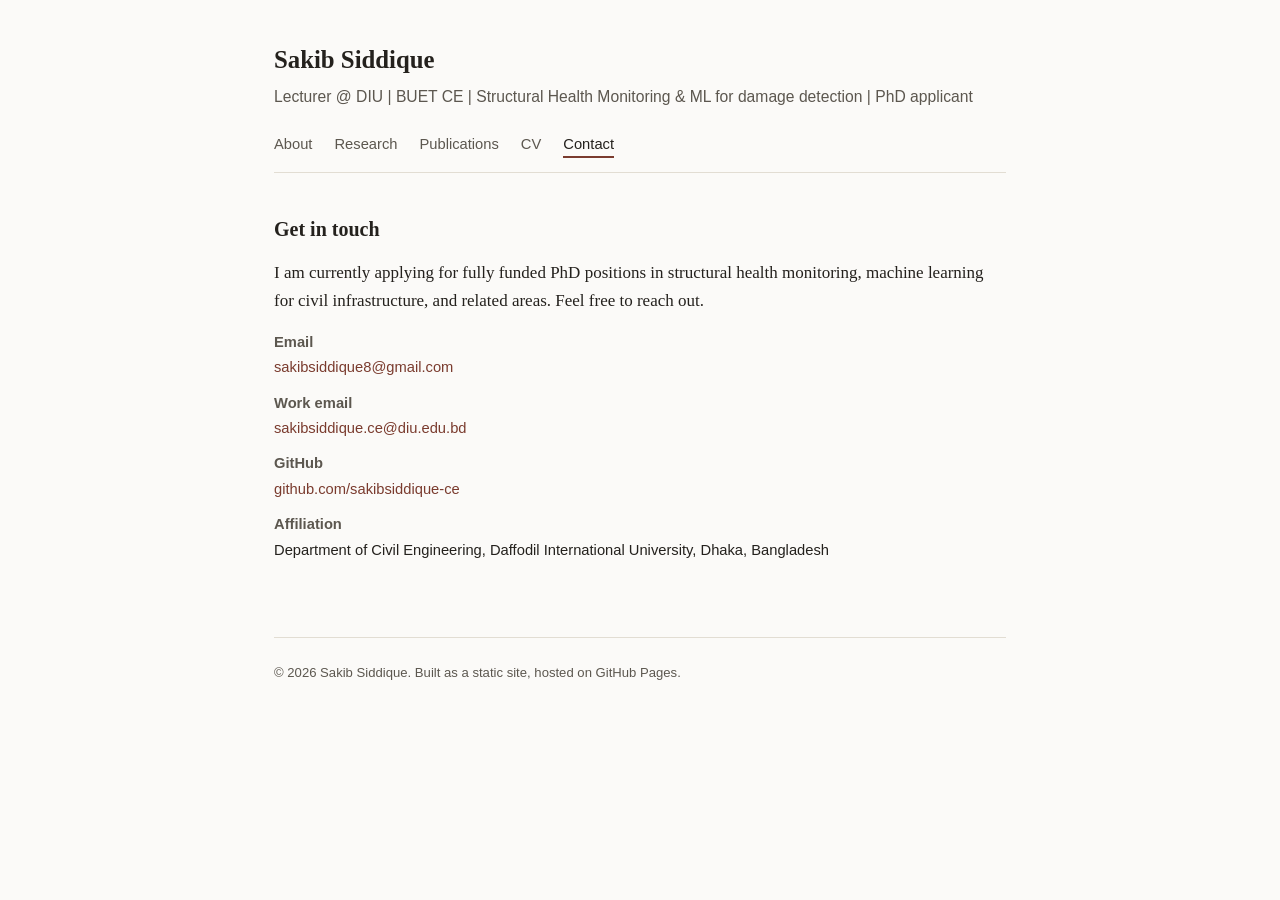
==== contact.html @ 86d8af5a "Initial academic personal site Multi-page static site: About, Research, Publications, CV, Contact. C" ====
<!DOCTYPE html>
<html lang="en">
<head>
<meta charset="UTF-8">
<meta name="viewport" content="width=device-width, initial-scale=1.0">
<title>Contact — Sakib Siddique</title>
<link rel="stylesheet" href="assets/css/style.css">
</head>
<body>
<div class="wrap">
  <header class="site-header">
    <div class="identity">
      <img class="avatar" src="assets/img/photo.jpg" alt="Sakib Siddique" onerror="this.style.display='none'">
      <div>
        <h1>Sakib Siddique</h1>
        <p class="role">Lecturer @ DIU | BUET CE | Structural Health Monitoring &amp; ML for damage detection | PhD applicant</p>
      </div>
    </div>
    <nav class="site-nav">
      <ul>
        <li><a href="index.html">About</a></li>
        <li><a href="research.html">Research</a></li>
        <li><a href="publications.html">Publications</a></li>
        <li><a href="cv.html">CV</a></li>
        <li><a href="contact.html" aria-current="page">Contact</a></li>
      </ul>
    </nav>
  </header>

  <main>
    <h2>Get in touch</h2>
    <p>
      I am currently applying for fully funded PhD positions in structural health monitoring,
      machine learning for civil infrastructure, and related areas. Feel free to reach out.
    </p>

    <dl class="skill-grid">
      <dt>Email</dt>
      <dd><a href="mailto:sakibsiddique8@gmail.com">sakibsiddique8@gmail.com</a></dd>
      <dt>Work email</dt>
      <dd><a href="mailto:sakibsiddique.ce@diu.edu.bd">sakibsiddique.ce@diu.edu.bd</a></dd>
      <dt>GitHub</dt>
      <dd><a href="https://github.com/sakibsiddique-ce">github.com/sakibsiddique-ce</a></dd>
      <dt>Affiliation</dt>
      <dd>Department of Civil Engineering, Daffodil International University, Dhaka, Bangladesh</dd>
    </dl>
  </main>

  <footer>
    &copy; 2026 Sakib Siddique. Built as a static site, hosted on GitHub Pages.
  </footer>
</div>
</body>
</html>
---- assets/css/style.css ----
:root {
  --bg: #fbfaf8;
  --bg-alt: #f2efe9;
  --text: #24211d;
  --text-muted: #5c574f;
  --accent: #7a3b2e;
  --border: #e2ddd3;
  --max-width: 780px;
}

* { box-sizing: border-box; }

body {
  margin: 0;
  background: var(--bg);
  color: var(--text);
  font-family: "Iowan Old Style", "Georgia", "Charter", serif;
  line-height: 1.6;
  font-size: 17px;
}

a { color: var(--accent); text-decoration: none; border-bottom: 1px solid transparent; }
a:hover { border-bottom-color: var(--accent); }

.wrap {
  max-width: var(--max-width);
  margin: 0 auto;
  padding: 0 24px;
}

header.site-header {
  border-bottom: 1px solid var(--border);
  padding: 40px 0 0 0;
  margin-bottom: 40px;
}

.identity {
  display: flex;
  gap: 20px;
  align-items: center;
  padding-bottom: 24px;
}

.identity img.avatar {
  width: 92px;
  height: 92px;
  border-radius: 50%;
  object-fit: cover;
  border: 1px solid var(--border);
  flex-shrink: 0;
}

.identity h1 {
  font-size: 1.55rem;
  margin: 0 0 4px 0;
  font-weight: 600;
}

.identity p.role {
  margin: 0;
  color: var(--text-muted);
  font-size: 0.98rem;
  font-family: -apple-system, "Segoe UI", sans-serif;
}

nav.site-nav {
  font-family: -apple-system, "Segoe UI", sans-serif;
  font-size: 0.92rem;
  padding-bottom: 0;
}

nav.site-nav ul {
  list-style: none;
  display: flex;
  flex-wrap: wrap;
  gap: 4px 22px;
  margin: 0;
  padding: 0 0 16px 0;
}

nav.site-nav a {
  color: var(--text-muted);
  border-bottom: 2px solid transparent;
  padding-bottom: 4px;
}

nav.site-nav a:hover,
nav.site-nav a[aria-current="page"] {
  color: var(--text);
  border-bottom-color: var(--accent);
}

main { padding-bottom: 60px; }

h2 {
  font-size: 1.25rem;
  margin-top: 2.2em;
  margin-bottom: 0.7em;
}

h2:first-of-type { margin-top: 0; }

h3 {
  font-size: 1.02rem;
  margin-bottom: 0.3em;
}

p { margin: 0 0 1em 0; }

.muted { color: var(--text-muted); }

.tag-row {
  font-family: -apple-system, "Segoe UI", sans-serif;
  font-size: 0.88rem;
  color: var(--text-muted);
  margin-bottom: 1.4em;
}

.tag-row span:not(:last-child)::after {
  content: "·";
  margin: 0 8px;
  color: var(--border);
}

.entry {
  border-top: 1px solid var(--border);
  padding: 22px 0;
}

.entry:first-of-type { border-top: none; padding-top: 0; }

.entry .meta {
  font-family: -apple-system, "Segoe UI", sans-serif;
  font-size: 0.85rem;
  color: var(--text-muted);
  margin-bottom: 6px;
}

.entry .links {
  font-family: -apple-system, "Segoe UI", sans-serif;
  font-size: 0.88rem;
  margin-top: 8px;
}

.entry .links a { margin-right: 16px; }

.btn {
  display: inline-block;
  font-family: -apple-system, "Segoe UI", sans-serif;
  font-size: 0.88rem;
  border: 1px solid var(--accent);
  color: var(--accent);
  padding: 7px 14px;
  border-radius: 4px;
  border-bottom: 1px solid var(--accent);
}

.btn:hover { background: var(--accent); color: var(--bg); }

.skill-grid {
  font-family: -apple-system, "Segoe UI", sans-serif;
  font-size: 0.92rem;
}

.skill-grid dt {
  color: var(--text-muted);
  font-weight: 600;
  margin-top: 0.8em;
}

.skill-grid dd { margin: 2px 0 0 0; }

footer {
  border-top: 1px solid var(--border);
  padding: 24px 0 50px 0;
  font-family: -apple-system, "Segoe UI", sans-serif;
  font-size: 0.82rem;
  color: var(--text-muted);
}

@media (max-width: 480px) {
  .identity { flex-direction: column; align-items: flex-start; }
  body { font-size: 16px; }
}
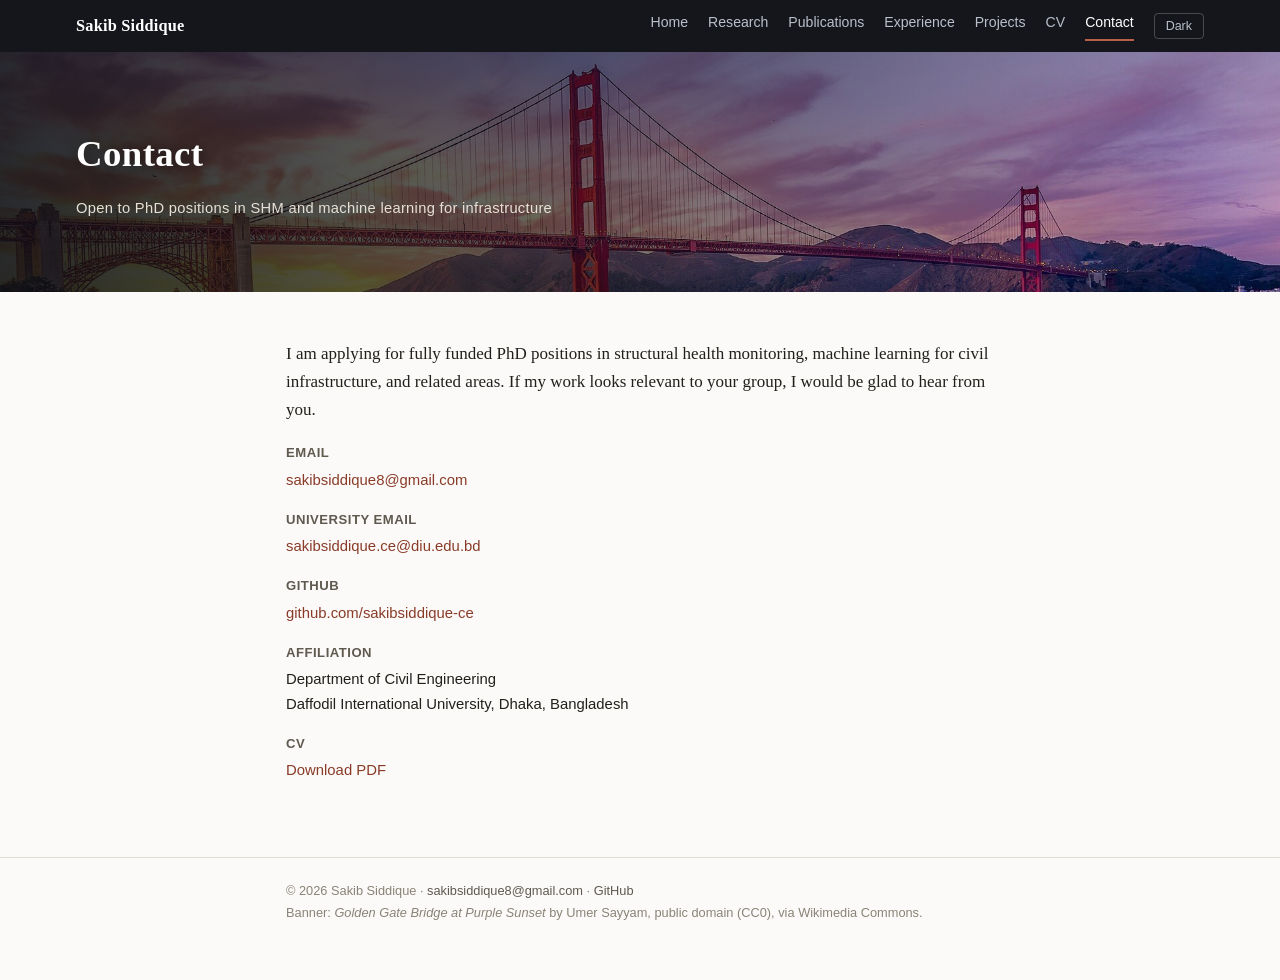
==== commit 3050abb4: "Redesign: photo banner, 7 pages, dark mode Restyle after al-folio while staying plain static HTML/CS" ====
--- a/contact.html
+++ b/contact.html
@@ -4,51 +4,70 @@
 <meta charset="UTF-8">
 <meta name="viewport" content="width=device-width, initial-scale=1.0">
 <title>Contact — Sakib Siddique</title>
+<meta name="description" content="Contact details for Sakib Siddique, Lecturer in Civil Engineering, Daffodil International University.">
 <link rel="stylesheet" href="assets/css/style.css">
+<script>try{var t=localStorage.getItem('theme');if(t)document.documentElement.setAttribute('data-theme',t);}catch(e){}</script>
 </head>
 <body>
+
+<nav class="nav">
+  <div class="nav-inner">
+    <a class="nav-brand" href="index.html">Sakib Siddique</a>
+    <ul>
+      <li><a href="index.html">Home</a></li>
+      <li><a href="research.html">Research</a></li>
+      <li><a href="publications.html">Publications</a></li>
+      <li><a href="experience.html">Experience</a></li>
+      <li><a href="projects.html">Projects</a></li>
+      <li><a href="cv.html">CV</a></li>
+      <li><a href="contact.html" aria-current="page">Contact</a></li>
+    </ul>
+    <button class="theme-toggle" type="button" onclick="toggleTheme()">Dark</button>
+  </div>
+</nav>
+
+<header class="banner">
+  <img src="assets/img/banner.jpg" alt="">
+  <div class="banner-text">
+    <h1>Contact</h1>
+    <p>Open to PhD positions in SHM and machine learning for infrastructure</p>
+  </div>
+</header>
+
 <div class="wrap">
-  <header class="site-header">
-    <div class="identity">
-      <img class="avatar" src="assets/img/photo.jpg" alt="Sakib Siddique" onerror="this.style.display='none'">
-      <div>
-        <h1>Sakib Siddique</h1>
-        <p class="role">Lecturer @ DIU | BUET CE | Structural Health Monitoring &amp; ML for damage detection | PhD applicant</p>
-      </div>
-    </div>
-    <nav class="site-nav">
-      <ul>
-        <li><a href="index.html">About</a></li>
-        <li><a href="research.html">Research</a></li>
-        <li><a href="publications.html">Publications</a></li>
-        <li><a href="cv.html">CV</a></li>
-        <li><a href="contact.html" aria-current="page">Contact</a></li>
-      </ul>
-    </nav>
-  </header>
+  <main>
 
-  <main>
-    <h2>Get in touch</h2>
     <p>
-      I am currently applying for fully funded PhD positions in structural health monitoring,
-      machine learning for civil infrastructure, and related areas. Feel free to reach out.
+      I am applying for fully funded PhD positions in structural health monitoring, machine
+      learning for civil infrastructure, and related areas. If my work looks relevant to your
+      group, I would be glad to hear from you.
     </p>
 
-    <dl class="skill-grid">
+    <dl class="deflist">
       <dt>Email</dt>
       <dd><a href="mailto:sakibsiddique8@gmail.com">sakibsiddique8@gmail.com</a></dd>
-      <dt>Work email</dt>
+      <dt>University email</dt>
       <dd><a href="mailto:sakibsiddique.ce@diu.edu.bd">sakibsiddique.ce@diu.edu.bd</a></dd>
       <dt>GitHub</dt>
       <dd><a href="https://github.com/sakibsiddique-ce">github.com/sakibsiddique-ce</a></dd>
       <dt>Affiliation</dt>
-      <dd>Department of Civil Engineering, Daffodil International University, Dhaka, Bangladesh</dd>
+      <dd>Department of Civil Engineering<br>Daffodil International University, Dhaka, Bangladesh</dd>
+      <dt>CV</dt>
+      <dd><a href="assets/files/sakib_siddique_cv.pdf">Download PDF</a></dd>
     </dl>
+
   </main>
+</div>
 
-  <footer>
-    &copy; 2026 Sakib Siddique. Built as a static site, hosted on GitHub Pages.
-  </footer>
-</div>
+<footer>
+  <div class="wrap">
+    &copy; 2026 Sakib Siddique &middot;
+    <a href="mailto:sakibsiddique8@gmail.com">sakibsiddique8@gmail.com</a> &middot;
+    <a href="https://github.com/sakibsiddique-ce">GitHub</a><br>
+    Banner: <em>Golden Gate Bridge at Purple Sunset</em> by Umer Sayyam, public domain (CC0), via Wikimedia Commons.
+  </div>
+</footer>
+
+<script src="assets/js/theme.js"></script>
 </body>
 </html>
--- a/assets/css/style.css
+++ b/assets/css/style.css
@@ -1,184 +1,391 @@
+/* ==========================================================================
+   Sakib Siddique — academic site
+   One stylesheet. Light theme on :root, dark theme redefines the same tokens.
+   ========================================================================== */
+
 :root {
   --bg: #fbfaf8;
-  --bg-alt: #f2efe9;
-  --text: #24211d;
-  --text-muted: #5c574f;
-  --accent: #7a3b2e;
-  --border: #e2ddd3;
-  --max-width: 780px;
+  --bg-alt: #f3f0ea;
+  --text: #23201c;
+  --text-muted: #5f594f;
+  --text-faint: #8a8377;
+  --accent: #8a3b28;
+  --accent-soft: #b8604a;
+  --border: #e3ded4;
+  --nav-bg: #14161b;
+  --nav-text: #b9c0cc;
+  --nav-text-active: #ffffff;
+  --shadow: rgba(35, 32, 28, .08);
+
+  --serif: "Iowan Old Style", "Palatino Linotype", Palatino, Georgia, serif;
+  --sans: -apple-system, BlinkMacSystemFont, "Segoe UI", Roboto, "Helvetica Neue", Arial, sans-serif;
+  --measure: 760px;
+}
+
+@media (prefers-color-scheme: dark) {
+  :root:not([data-theme="light"]) {
+    --bg: #15171c;
+    --bg-alt: #1c1f26;
+    --text: #e4e1db;
+    --text-muted: #a5a096;
+    --text-faint: #7c766c;
+    --accent: #d98a6a;
+    --accent-soft: #e0a184;
+    --border: #2b2f38;
+    --nav-bg: #0e1014;
+    --shadow: rgba(0, 0, 0, .4);
+  }
+}
+
+:root[data-theme="dark"] {
+  --bg: #15171c;
+  --bg-alt: #1c1f26;
+  --text: #e4e1db;
+  --text-muted: #a5a096;
+  --text-faint: #7c766c;
+  --accent: #d98a6a;
+  --accent-soft: #e0a184;
+  --border: #2b2f38;
+  --nav-bg: #0e1014;
+  --shadow: rgba(0, 0, 0, .4);
 }
 
 * { box-sizing: border-box; }
+
+html { -webkit-text-size-adjust: 100%; }
 
 body {
   margin: 0;
   background: var(--bg);
   color: var(--text);
-  font-family: "Iowan Old Style", "Georgia", "Charter", serif;
-  line-height: 1.6;
+  font-family: var(--serif);
   font-size: 17px;
-}
-
-a { color: var(--accent); text-decoration: none; border-bottom: 1px solid transparent; }
+  line-height: 1.65;
+}
+
+a {
+  color: var(--accent);
+  text-decoration: none;
+  border-bottom: 1px solid transparent;
+  transition: border-color .15s;
+}
+
 a:hover { border-bottom-color: var(--accent); }
 
 .wrap {
-  max-width: var(--max-width);
+  max-width: var(--measure);
   margin: 0 auto;
-  padding: 0 24px;
-}
-
-header.site-header {
-  border-bottom: 1px solid var(--border);
-  padding: 40px 0 0 0;
-  margin-bottom: 40px;
-}
-
-.identity {
-  display: flex;
+  padding: 0 26px;
+}
+
+/* ---------- Navigation ---------- */
+
+.nav {
+  background: var(--nav-bg);
+  font-family: var(--sans);
+  font-size: .88rem;
+}
+
+.nav-inner {
+  max-width: 1180px;
+  margin: 0 auto;
+  padding: 0 26px;
+  display: flex;
+  align-items: center;
   gap: 20px;
-  align-items: center;
-  padding-bottom: 24px;
-}
-
-.identity img.avatar {
-  width: 92px;
-  height: 92px;
+  flex-wrap: wrap;
+  min-height: 52px;
+}
+
+.nav-brand {
+  color: var(--nav-text-active);
+  font-family: var(--serif);
+  font-size: 1.02rem;
+  font-weight: 600;
+  letter-spacing: .2px;
+  border-bottom: none;
+  margin-right: auto;
+  padding: 12px 0;
+}
+
+.nav-brand:hover { border-bottom: none; color: #fff; }
+
+.nav ul {
+  list-style: none;
+  display: flex;
+  flex-wrap: wrap;
+  gap: 4px 20px;
+  margin: 0;
+  padding: 0;
+}
+
+.nav a:not(.nav-brand) {
+  color: var(--nav-text);
+  border-bottom: 2px solid transparent;
+  padding: 4px 0;
+  display: inline-block;
+}
+
+.nav a:not(.nav-brand):hover { color: #fff; border-bottom-color: rgba(255, 255, 255, .35); }
+
+.nav a[aria-current="page"] {
+  color: var(--nav-text-active);
+  border-bottom-color: var(--accent-soft);
+}
+
+.theme-toggle {
+  background: none;
+  border: 1px solid rgba(255, 255, 255, .22);
+  color: var(--nav-text);
+  font-family: var(--sans);
+  font-size: .78rem;
+  padding: 5px 11px;
+  border-radius: 4px;
+  cursor: pointer;
+  line-height: 1.2;
+}
+
+.theme-toggle:hover { color: #fff; border-color: rgba(255, 255, 255, .5); }
+
+/* ---------- Banner ---------- */
+
+.banner {
+  position: relative;
+  height: 240px;
+  overflow: hidden;
+  background: #14161b;
+}
+
+.banner img {
+  position: absolute;
+  inset: 0;
+  width: 100%;
+  height: 100%;
+  object-fit: cover;
+  object-position: center 45%;
+}
+
+.banner::after {
+  content: "";
+  position: absolute;
+  inset: 0;
+  background: linear-gradient(90deg, rgba(10, 12, 20, .88) 0%, rgba(10, 12, 20, .62) 42%, rgba(10, 12, 20, .12) 100%);
+}
+
+.banner-text {
+  position: relative;
+  z-index: 1;
+  max-width: 1180px;
+  margin: 0 auto;
+  padding: 0 26px;
+  height: 100%;
+  display: flex;
+  flex-direction: column;
+  justify-content: center;
+}
+
+.banner-text h1 {
+  font-family: var(--serif);
+  font-size: 2.3rem;
+  font-weight: 700;
+  color: #fff;
+  margin: 0;
+  letter-spacing: .4px;
+  text-shadow: 0 2px 16px rgba(0, 0, 0, .5);
+}
+
+.banner-text p {
+  font-family: var(--sans);
+  font-size: .92rem;
+  color: #e7e0d5;
+  margin: 11px 0 0 0;
+  letter-spacing: .3px;
+  max-width: 34em;
+}
+
+/* ---------- Layout ---------- */
+
+main { padding: 48px 0 20px; }
+
+h2 {
+  font-size: 1.3rem;
+  font-weight: 600;
+  margin: 2.4em 0 .75em;
+  letter-spacing: .2px;
+}
+
+main > h2:first-child, .intro + h2 { margin-top: 0; }
+
+h3 {
+  font-size: 1.04rem;
+  font-weight: 600;
+  margin: 0 0 .3em;
+  line-height: 1.4;
+}
+
+p { margin: 0 0 1.05em; }
+
+ul, ol { margin: 0 0 1.05em; padding-left: 1.3em; }
+
+li { margin-bottom: .3em; }
+
+.muted { color: var(--text-muted); }
+
+.lead { font-size: 1.06rem; }
+
+/* ---------- Intro block (home) ---------- */
+
+.intro {
+  display: flex;
+  gap: 30px;
+  align-items: flex-start;
+  margin-bottom: 38px;
+}
+
+.intro img {
+  width: 152px;
+  height: 152px;
   border-radius: 50%;
   object-fit: cover;
-  border: 1px solid var(--border);
   flex-shrink: 0;
-}
-
-.identity h1 {
-  font-size: 1.55rem;
-  margin: 0 0 4px 0;
-  font-weight: 600;
-}
-
-.identity p.role {
-  margin: 0;
-  color: var(--text-muted);
-  font-size: 0.98rem;
-  font-family: -apple-system, "Segoe UI", sans-serif;
-}
-
-nav.site-nav {
-  font-family: -apple-system, "Segoe UI", sans-serif;
-  font-size: 0.92rem;
-  padding-bottom: 0;
-}
-
-nav.site-nav ul {
-  list-style: none;
-  display: flex;
-  flex-wrap: wrap;
-  gap: 4px 22px;
-  margin: 0;
-  padding: 0 0 16px 0;
-}
-
-nav.site-nav a {
-  color: var(--text-muted);
-  border-bottom: 2px solid transparent;
-  padding-bottom: 4px;
-}
-
-nav.site-nav a:hover,
-nav.site-nav a[aria-current="page"] {
-  color: var(--text);
-  border-bottom-color: var(--accent);
-}
-
-main { padding-bottom: 60px; }
-
-h2 {
-  font-size: 1.25rem;
-  margin-top: 2.2em;
-  margin-bottom: 0.7em;
-}
-
-h2:first-of-type { margin-top: 0; }
-
-h3 {
-  font-size: 1.02rem;
-  margin-bottom: 0.3em;
-}
-
-p { margin: 0 0 1em 0; }
-
-.muted { color: var(--text-muted); }
-
-.tag-row {
-  font-family: -apple-system, "Segoe UI", sans-serif;
-  font-size: 0.88rem;
-  color: var(--text-muted);
-  margin-bottom: 1.4em;
-}
-
-.tag-row span:not(:last-child)::after {
-  content: "·";
-  margin: 0 8px;
-  color: var(--border);
-}
+  border: 3px solid var(--bg-alt);
+  box-shadow: 0 3px 14px var(--shadow);
+}
+
+.intro-links {
+  font-family: var(--sans);
+  font-size: .88rem;
+  margin-top: 14px;
+  color: var(--text-faint);
+}
+
+.intro-links a { margin-right: 15px; white-space: nowrap; }
+
+/* ---------- Entries ---------- */
 
 .entry {
   border-top: 1px solid var(--border);
   padding: 22px 0;
 }
 
-.entry:first-of-type { border-top: none; padding-top: 0; }
+.entry:first-of-type { border-top: none; padding-top: 4px; }
 
 .entry .meta {
-  font-family: -apple-system, "Segoe UI", sans-serif;
-  font-size: 0.85rem;
+  font-family: var(--sans);
+  font-size: .84rem;
   color: var(--text-muted);
-  margin-bottom: 6px;
-}
+  margin-bottom: 7px;
+  line-height: 1.5;
+}
+
+.entry p { margin-bottom: .5em; }
 
 .entry .links {
-  font-family: -apple-system, "Segoe UI", sans-serif;
-  font-size: 0.88rem;
-  margin-top: 8px;
+  font-family: var(--sans);
+  font-size: .86rem;
+  margin-top: 9px;
 }
 
 .entry .links a { margin-right: 16px; }
+
+/* ---------- News ---------- */
+
+.news { list-style: none; padding: 0; margin: 0; }
+
+.news li {
+  display: flex;
+  gap: 16px;
+  padding: 9px 0;
+  border-bottom: 1px solid var(--border);
+  font-size: .96rem;
+}
+
+.news li:last-child { border-bottom: none; }
+
+.news .date {
+  font-family: var(--sans);
+  font-size: .8rem;
+  color: var(--text-faint);
+  flex-shrink: 0;
+  width: 74px;
+  padding-top: 3px;
+  letter-spacing: .3px;
+}
+
+/* ---------- Definition lists (skills, contact) ---------- */
+
+.deflist {
+  font-family: var(--sans);
+  font-size: .93rem;
+  margin: 0;
+}
+
+.deflist dt {
+  color: var(--text-muted);
+  font-weight: 600;
+  font-size: .82rem;
+  letter-spacing: .5px;
+  text-transform: uppercase;
+  margin-top: 1.25em;
+}
+
+.deflist dt:first-child { margin-top: 0; }
+
+.deflist dd { margin: 4px 0 0; }
+
+/* ---------- Buttons & tags ---------- */
 
 .btn {
   display: inline-block;
-  font-family: -apple-system, "Segoe UI", sans-serif;
-  font-size: 0.88rem;
+  font-family: var(--sans);
+  font-size: .88rem;
   border: 1px solid var(--accent);
   color: var(--accent);
-  padding: 7px 14px;
+  padding: 8px 16px;
   border-radius: 4px;
-  border-bottom: 1px solid var(--accent);
-}
-
-.btn:hover { background: var(--accent); color: var(--bg); }
-
-.skill-grid {
-  font-family: -apple-system, "Segoe UI", sans-serif;
-  font-size: 0.92rem;
-}
-
-.skill-grid dt {
+}
+
+.btn:hover { background: var(--accent); color: var(--bg); border-bottom-color: var(--accent); }
+
+.tags {
+  font-family: var(--sans);
+  font-size: .84rem;
   color: var(--text-muted);
-  font-weight: 600;
-  margin-top: 0.8em;
-}
-
-.skill-grid dd { margin: 2px 0 0 0; }
+  margin: -.4em 0 1.4em;
+}
+
+.tags span:not(:last-child)::after {
+  content: "·";
+  margin: 0 9px;
+  color: var(--border);
+}
+
+/* ---------- Footer ---------- */
 
 footer {
   border-top: 1px solid var(--border);
-  padding: 24px 0 50px 0;
-  font-family: -apple-system, "Segoe UI", sans-serif;
-  font-size: 0.82rem;
-  color: var(--text-muted);
-}
-
-@media (max-width: 480px) {
-  .identity { flex-direction: column; align-items: flex-start; }
+  margin-top: 54px;
+  padding: 22px 0 56px;
+  font-family: var(--sans);
+  font-size: .8rem;
+  color: var(--text-faint);
+  line-height: 1.7;
+}
+
+footer a { color: var(--text-muted); }
+
+/* ---------- Responsive ---------- */
+
+@media (max-width: 700px) {
   body { font-size: 16px; }
-}
+  .banner { height: 168px; }
+  .banner-text h1 { font-size: 1.62rem; }
+  .banner-text p { font-size: .84rem; margin-top: 8px; }
+  .intro { flex-direction: column; gap: 20px; }
+  .intro img { width: 124px; height: 124px; }
+  .nav-inner { padding-top: 6px; padding-bottom: 8px; }
+  .nav-brand { margin-right: 12px; padding-bottom: 6px; }
+  .news li { flex-direction: column; gap: 2px; }
+  .news .date { width: auto; padding-top: 0; }
+  main { padding-top: 34px; }
+}
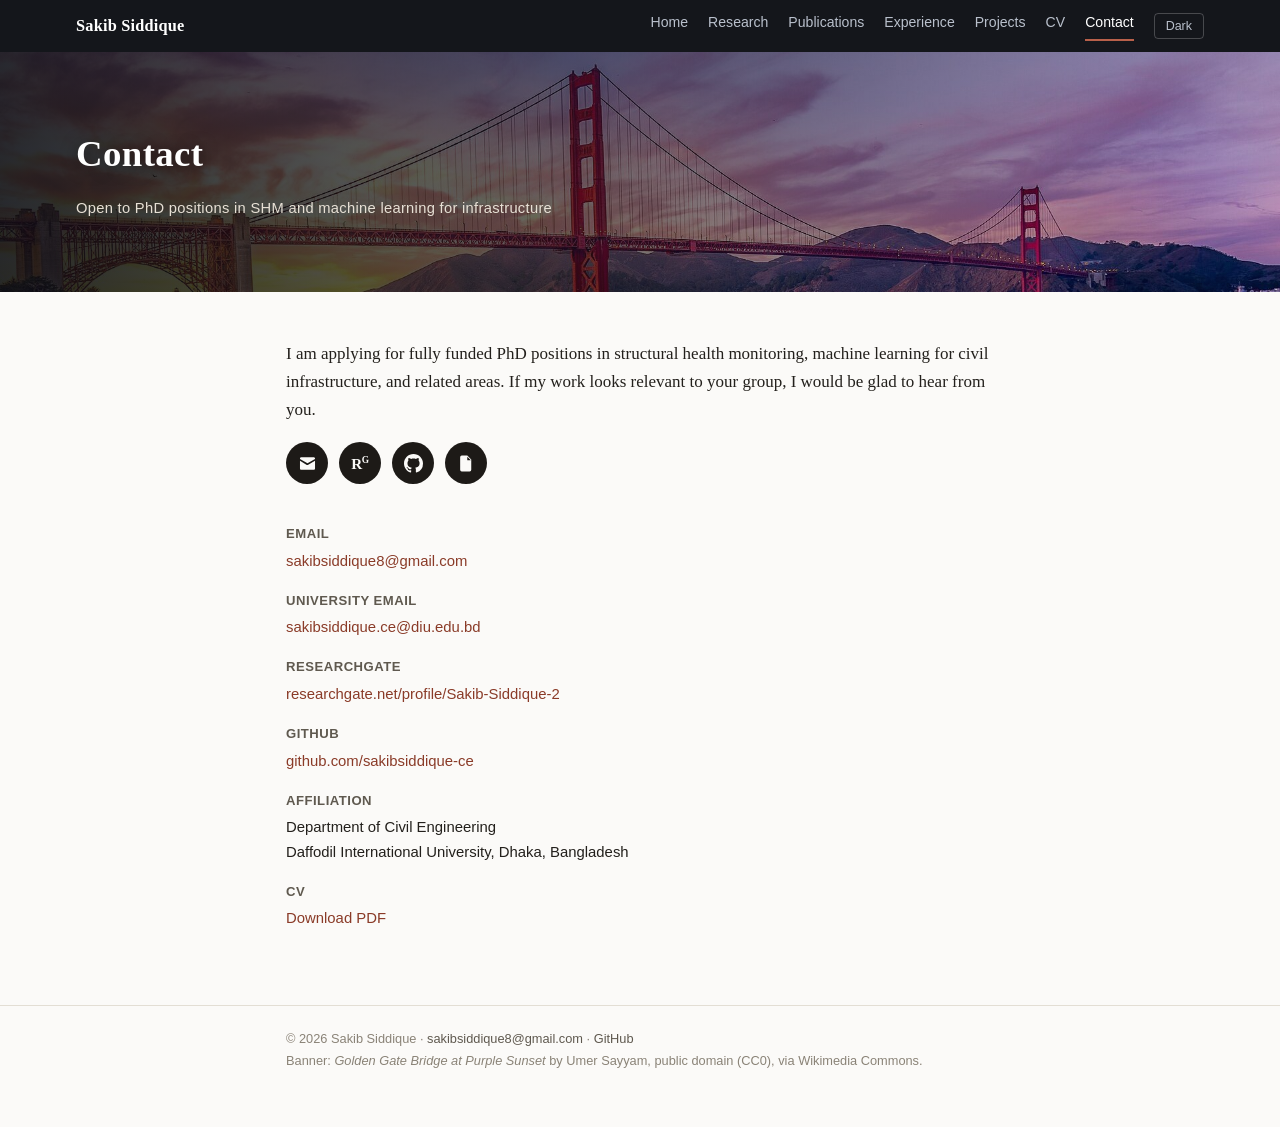
==== commit 63ea0309: "Replace text links with circular social icon buttons Email, ResearchGate, GitHub, and CV as icon but" ====
--- a/contact.html
+++ b/contact.html
@@ -43,11 +43,33 @@
       group, I would be glad to hear from you.
     </p>
 
-    <dl class="deflist">
+    <ul class="social">
+      <li><a href="mailto:sakibsiddique8@gmail.com" title="Email" aria-label="Email">
+        <svg viewBox="0 0 24 24" aria-hidden="true"><path d="M2.5 5.75A1.75 1.75 0 0 1 4.25 4h15.5c.97 0 1.75.78 1.75 1.75v.42l-9.5 5.6-9.5-5.6v-.42Zm0 2.74V18.25c0 .97.78 1.75 1.75 1.75h15.5c.97 0 1.75-.78 1.75-1.75V8.49l-9.1 5.36a1.25 1.25 0 0 1-1.3 0L2.5 8.49Z"/></svg>
+      </a></li>
+      <!-- LinkedIn: paste your profile URL into href, then delete these comment marks
+      <li><a href="LINKEDIN_URL_HERE" title="LinkedIn" aria-label="LinkedIn">
+        <svg viewBox="0 0 24 24" aria-hidden="true"><path d="M4.98 3.5a2.5 2.5 0 1 1 0 5 2.5 2.5 0 0 1 0-5ZM2.98 9h4v12h-4V9Zm7.02 0h3.83v1.64h.05c.53-1 1.84-2.06 3.78-2.06 4.04 0 4.79 2.66 4.79 6.12V21h-4v-5.5c0-1.31-.03-3-1.83-3-1.83 0-2.11 1.43-2.11 2.9V21h-4V9Z"/></svg>
+      </a></li>
+      -->
+      <li><a href="https://www.researchgate.net/profile/Sakib-Siddique-2/research" title="ResearchGate" aria-label="ResearchGate">
+        <span class="glyph">R<sup>G</sup></span>
+      </a></li>
+      <li><a href="https://github.com/sakibsiddique-ce" title="GitHub" aria-label="GitHub">
+        <svg viewBox="0 0 16 16" aria-hidden="true"><path d="M8 0C3.58 0 0 3.58 0 8c0 3.54 2.29 6.53 5.47 7.59.4.07.55-.17.55-.38 0-.19-.01-.82-.01-1.49-2.01.37-2.53-.49-2.69-.94-.09-.23-.48-.94-.82-1.13-.28-.15-.68-.52-.01-.53.63-.01 1.08.58 1.23.82.72 1.21 1.87.87 2.33.66.07-.52.28-.87.51-1.07-1.78-.2-3.64-.89-3.64-3.95 0-.87.31-1.59.82-2.15-.08-.2-.36-1.02.08-2.12 0 0 .67-.21 2.2.82.64-.18 1.32-.27 2-.27s1.36.09 2 .27c1.53-1.04 2.2-.82 2.2-.82.44 1.1.16 1.92.08 2.12.51.56.82 1.27.82 2.15 0 3.07-1.87 3.75-3.65 3.95.29.25.54.73.54 1.48 0 1.07-.01 1.93-.01 2.2 0 .21.15.46.55.38A8.012 8.012 0 0 0 16 8c0-4.42-3.58-8-8-8Z"/></svg>
+      </a></li>
+      <li><a href="assets/files/sakib_siddique_cv.pdf" title="Curriculum vitae (PDF)" aria-label="Curriculum vitae (PDF)">
+        <svg viewBox="0 0 24 24" aria-hidden="true"><path d="M6 2h7l5 5v13a2 2 0 0 1-2 2H6a2 2 0 0 1-2-2V4a2 2 0 0 1 2-2Zm7 1.5V8h4.5L13 3.5ZM8 12h8v1.6H8V12Zm0 3.4h8V17H8v-1.6Z"/></svg>
+      </a></li>
+    </ul>
+
+    <dl class="deflist" style="margin-top:34px">
       <dt>Email</dt>
       <dd><a href="mailto:sakibsiddique8@gmail.com">sakibsiddique8@gmail.com</a></dd>
       <dt>University email</dt>
       <dd><a href="mailto:sakibsiddique.ce@diu.edu.bd">sakibsiddique.ce@diu.edu.bd</a></dd>
+      <dt>ResearchGate</dt>
+      <dd><a href="https://www.researchgate.net/profile/Sakib-Siddique-2/research">researchgate.net/profile/Sakib-Siddique-2</a></dd>
       <dt>GitHub</dt>
       <dd><a href="https://github.com/sakibsiddique-ce">github.com/sakibsiddique-ce</a></dd>
       <dt>Affiliation</dt>
--- a/assets/css/style.css
+++ b/assets/css/style.css
@@ -16,6 +16,8 @@
   --nav-text: #b9c0cc;
   --nav-text-active: #ffffff;
   --shadow: rgba(35, 32, 28, .08);
+  --icon-bg: #1d1a17;
+  --icon-fg: #fbfaf8;
 
   --serif: "Iowan Old Style", "Palatino Linotype", Palatino, Georgia, serif;
   --sans: -apple-system, BlinkMacSystemFont, "Segoe UI", Roboto, "Helvetica Neue", Arial, sans-serif;
@@ -34,6 +36,8 @@
     --border: #2b2f38;
     --nav-bg: #0e1014;
     --shadow: rgba(0, 0, 0, .4);
+    --icon-bg: #e4e1db;
+    --icon-fg: #15171c;
   }
 }
 
@@ -48,6 +52,8 @@
   --border: #2b2f38;
   --nav-bg: #0e1014;
   --shadow: rgba(0, 0, 0, .4);
+  --icon-bg: #e4e1db;
+  --icon-fg: #15171c;
 }
 
 * { box-sizing: border-box; }
@@ -252,14 +258,53 @@
   box-shadow: 0 3px 14px var(--shadow);
 }
 
-.intro-links {
-  font-family: var(--sans);
-  font-size: .88rem;
-  margin-top: 14px;
-  color: var(--text-faint);
-}
-
-.intro-links a { margin-right: 15px; white-space: nowrap; }
+/* ---------- Social icon buttons ---------- */
+
+.social {
+  display: flex;
+  gap: 11px;
+  flex-wrap: wrap;
+  margin: 18px 0 0;
+  padding: 0;
+  list-style: none;
+}
+
+.social a {
+  width: 42px;
+  height: 42px;
+  border-radius: 50%;
+  background: var(--icon-bg);
+  color: var(--icon-fg);
+  display: inline-flex;
+  align-items: center;
+  justify-content: center;
+  border-bottom: none;
+  transition: background .15s, transform .15s;
+}
+
+.social a:hover {
+  background: var(--accent);
+  color: #fff;
+  border-bottom: none;
+  transform: translateY(-2px);
+}
+
+.social svg {
+  width: 19px;
+  height: 19px;
+  fill: currentColor;
+  display: block;
+}
+
+.social .glyph {
+  font-family: var(--serif);
+  font-weight: 700;
+  font-size: .95rem;
+  letter-spacing: -.3px;
+  line-height: 1;
+}
+
+.social .glyph sup { font-size: .62em; }
 
 /* ---------- Entries ---------- */
 
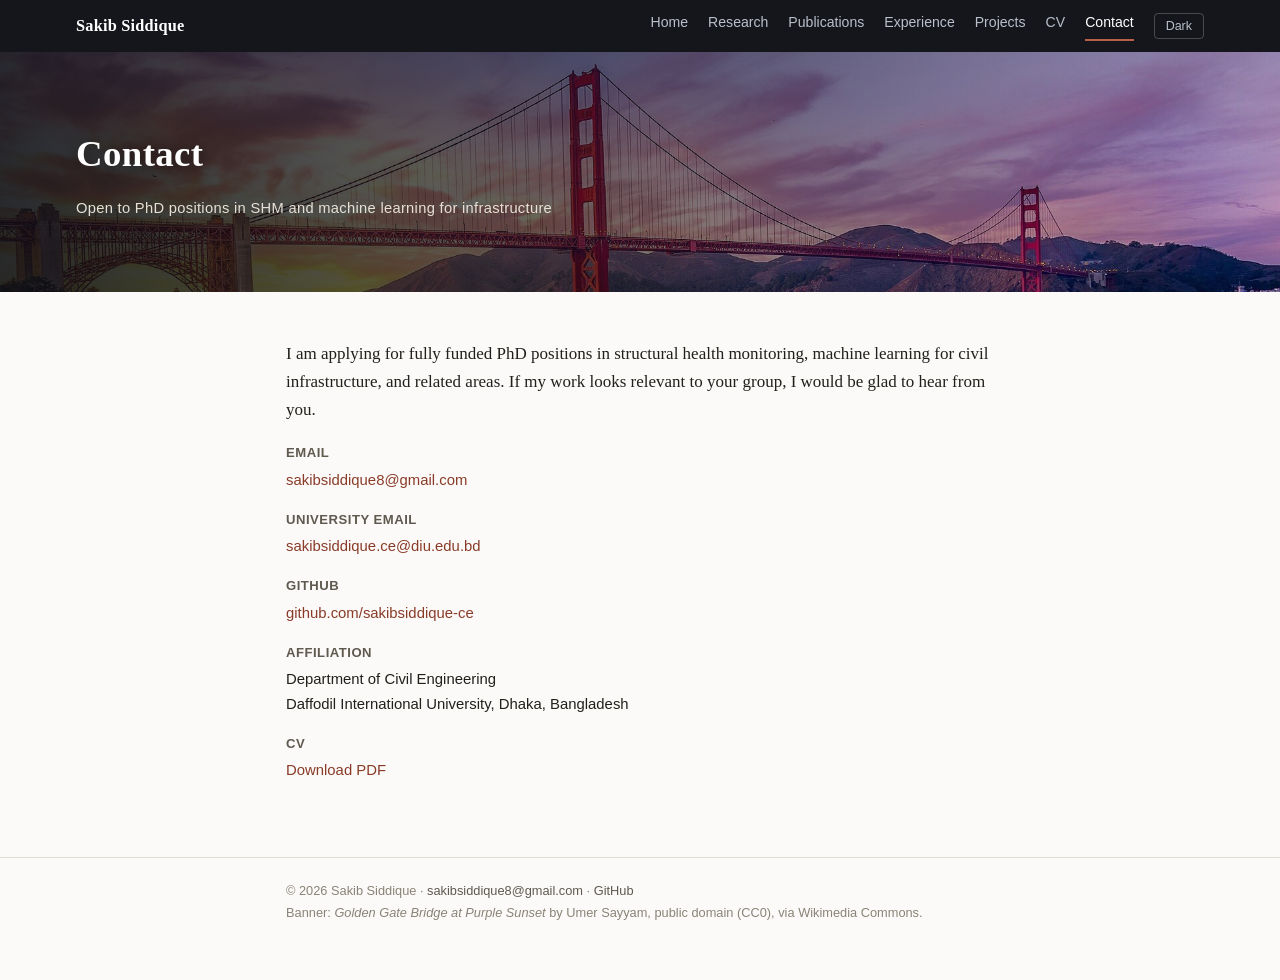
==== commit 5cf5e803: "Revert "Replace text links with circular social icon buttons" This reverts commit 63ea0309be0639e572" ====
--- a/contact.html
+++ b/contact.html
@@ -43,33 +43,11 @@
       group, I would be glad to hear from you.
     </p>
 
-    <ul class="social">
-      <li><a href="mailto:sakibsiddique8@gmail.com" title="Email" aria-label="Email">
-        <svg viewBox="0 0 24 24" aria-hidden="true"><path d="M2.5 5.75A1.75 1.75 0 0 1 4.25 4h15.5c.97 0 1.75.78 1.75 1.75v.42l-9.5 5.6-9.5-5.6v-.42Zm0 2.74V18.25c0 .97.78 1.75 1.75 1.75h15.5c.97 0 1.75-.78 1.75-1.75V8.49l-9.1 5.36a1.25 1.25 0 0 1-1.3 0L2.5 8.49Z"/></svg>
-      </a></li>
-      <!-- LinkedIn: paste your profile URL into href, then delete these comment marks
-      <li><a href="LINKEDIN_URL_HERE" title="LinkedIn" aria-label="LinkedIn">
-        <svg viewBox="0 0 24 24" aria-hidden="true"><path d="M4.98 3.5a2.5 2.5 0 1 1 0 5 2.5 2.5 0 0 1 0-5ZM2.98 9h4v12h-4V9Zm7.02 0h3.83v1.64h.05c.53-1 1.84-2.06 3.78-2.06 4.04 0 4.79 2.66 4.79 6.12V21h-4v-5.5c0-1.31-.03-3-1.83-3-1.83 0-2.11 1.43-2.11 2.9V21h-4V9Z"/></svg>
-      </a></li>
-      -->
-      <li><a href="https://www.researchgate.net/profile/Sakib-Siddique-2/research" title="ResearchGate" aria-label="ResearchGate">
-        <span class="glyph">R<sup>G</sup></span>
-      </a></li>
-      <li><a href="https://github.com/sakibsiddique-ce" title="GitHub" aria-label="GitHub">
-        <svg viewBox="0 0 16 16" aria-hidden="true"><path d="M8 0C3.58 0 0 3.58 0 8c0 3.54 2.29 6.53 5.47 7.59.4.07.55-.17.55-.38 0-.19-.01-.82-.01-1.49-2.01.37-2.53-.49-2.69-.94-.09-.23-.48-.94-.82-1.13-.28-.15-.68-.52-.01-.53.63-.01 1.08.58 1.23.82.72 1.21 1.87.87 2.33.66.07-.52.28-.87.51-1.07-1.78-.2-3.64-.89-3.64-3.95 0-.87.31-1.59.82-2.15-.08-.2-.36-1.02.08-2.12 0 0 .67-.21 2.2.82.64-.18 1.32-.27 2-.27s1.36.09 2 .27c1.53-1.04 2.2-.82 2.2-.82.44 1.1.16 1.92.08 2.12.51.56.82 1.27.82 2.15 0 3.07-1.87 3.75-3.65 3.95.29.25.54.73.54 1.48 0 1.07-.01 1.93-.01 2.2 0 .21.15.46.55.38A8.012 8.012 0 0 0 16 8c0-4.42-3.58-8-8-8Z"/></svg>
-      </a></li>
-      <li><a href="assets/files/sakib_siddique_cv.pdf" title="Curriculum vitae (PDF)" aria-label="Curriculum vitae (PDF)">
-        <svg viewBox="0 0 24 24" aria-hidden="true"><path d="M6 2h7l5 5v13a2 2 0 0 1-2 2H6a2 2 0 0 1-2-2V4a2 2 0 0 1 2-2Zm7 1.5V8h4.5L13 3.5ZM8 12h8v1.6H8V12Zm0 3.4h8V17H8v-1.6Z"/></svg>
-      </a></li>
-    </ul>
-
-    <dl class="deflist" style="margin-top:34px">
+    <dl class="deflist">
       <dt>Email</dt>
       <dd><a href="mailto:sakibsiddique8@gmail.com">sakibsiddique8@gmail.com</a></dd>
       <dt>University email</dt>
       <dd><a href="mailto:sakibsiddique.ce@diu.edu.bd">sakibsiddique.ce@diu.edu.bd</a></dd>
-      <dt>ResearchGate</dt>
-      <dd><a href="https://www.researchgate.net/profile/Sakib-Siddique-2/research">researchgate.net/profile/Sakib-Siddique-2</a></dd>
       <dt>GitHub</dt>
       <dd><a href="https://github.com/sakibsiddique-ce">github.com/sakibsiddique-ce</a></dd>
       <dt>Affiliation</dt>
--- a/assets/css/style.css
+++ b/assets/css/style.css
@@ -16,8 +16,6 @@
   --nav-text: #b9c0cc;
   --nav-text-active: #ffffff;
   --shadow: rgba(35, 32, 28, .08);
-  --icon-bg: #1d1a17;
-  --icon-fg: #fbfaf8;
 
   --serif: "Iowan Old Style", "Palatino Linotype", Palatino, Georgia, serif;
   --sans: -apple-system, BlinkMacSystemFont, "Segoe UI", Roboto, "Helvetica Neue", Arial, sans-serif;
@@ -36,8 +34,6 @@
     --border: #2b2f38;
     --nav-bg: #0e1014;
     --shadow: rgba(0, 0, 0, .4);
-    --icon-bg: #e4e1db;
-    --icon-fg: #15171c;
   }
 }
 
@@ -52,8 +48,6 @@
   --border: #2b2f38;
   --nav-bg: #0e1014;
   --shadow: rgba(0, 0, 0, .4);
-  --icon-bg: #e4e1db;
-  --icon-fg: #15171c;
 }
 
 * { box-sizing: border-box; }
@@ -258,53 +252,14 @@
   box-shadow: 0 3px 14px var(--shadow);
 }
 
-/* ---------- Social icon buttons ---------- */
-
-.social {
-  display: flex;
-  gap: 11px;
-  flex-wrap: wrap;
-  margin: 18px 0 0;
-  padding: 0;
-  list-style: none;
-}
-
-.social a {
-  width: 42px;
-  height: 42px;
-  border-radius: 50%;
-  background: var(--icon-bg);
-  color: var(--icon-fg);
-  display: inline-flex;
-  align-items: center;
-  justify-content: center;
-  border-bottom: none;
-  transition: background .15s, transform .15s;
-}
-
-.social a:hover {
-  background: var(--accent);
-  color: #fff;
-  border-bottom: none;
-  transform: translateY(-2px);
-}
-
-.social svg {
-  width: 19px;
-  height: 19px;
-  fill: currentColor;
-  display: block;
-}
-
-.social .glyph {
-  font-family: var(--serif);
-  font-weight: 700;
-  font-size: .95rem;
-  letter-spacing: -.3px;
-  line-height: 1;
-}
-
-.social .glyph sup { font-size: .62em; }
+.intro-links {
+  font-family: var(--sans);
+  font-size: .88rem;
+  margin-top: 14px;
+  color: var(--text-faint);
+}
+
+.intro-links a { margin-right: 15px; white-space: nowrap; }
 
 /* ---------- Entries ---------- */
 
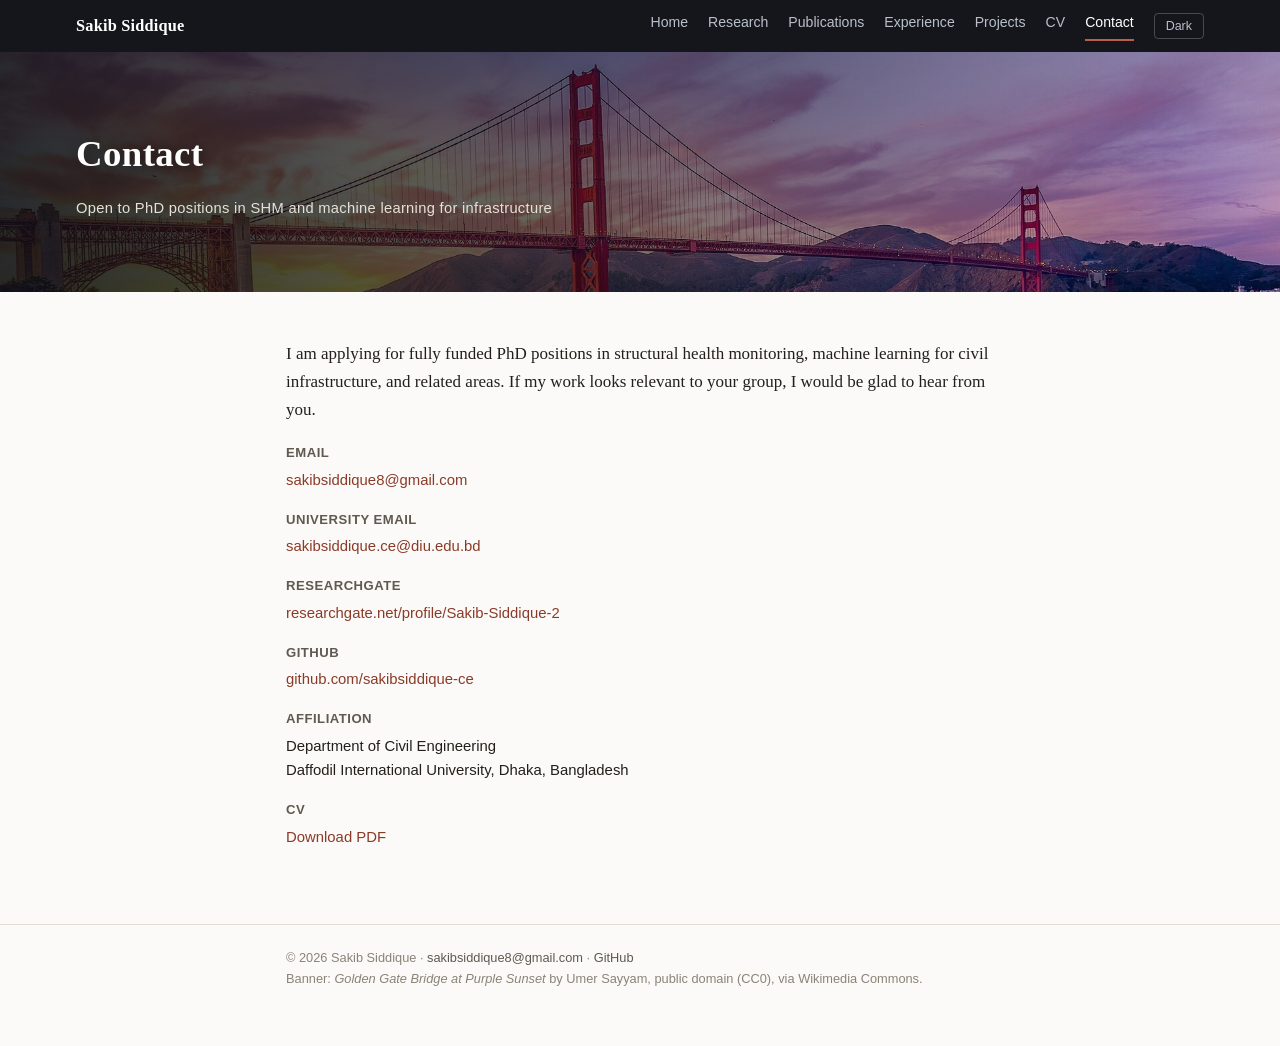
==== commit 3e4afde1: "Add ResearchGate as a text link on Home and Contact Co-Authored-By: Claude Opus 5 (1M context) <nore" ====
--- a/contact.html
+++ b/contact.html
@@ -48,6 +48,8 @@
       <dd><a href="mailto:sakibsiddique8@gmail.com">sakibsiddique8@gmail.com</a></dd>
       <dt>University email</dt>
       <dd><a href="mailto:sakibsiddique.ce@diu.edu.bd">sakibsiddique.ce@diu.edu.bd</a></dd>
+      <dt>ResearchGate</dt>
+      <dd><a href="https://www.researchgate.net/profile/Sakib-Siddique-2/research">researchgate.net/profile/Sakib-Siddique-2</a></dd>
       <dt>GitHub</dt>
       <dd><a href="https://github.com/sakibsiddique-ce">github.com/sakibsiddique-ce</a></dd>
       <dt>Affiliation</dt>
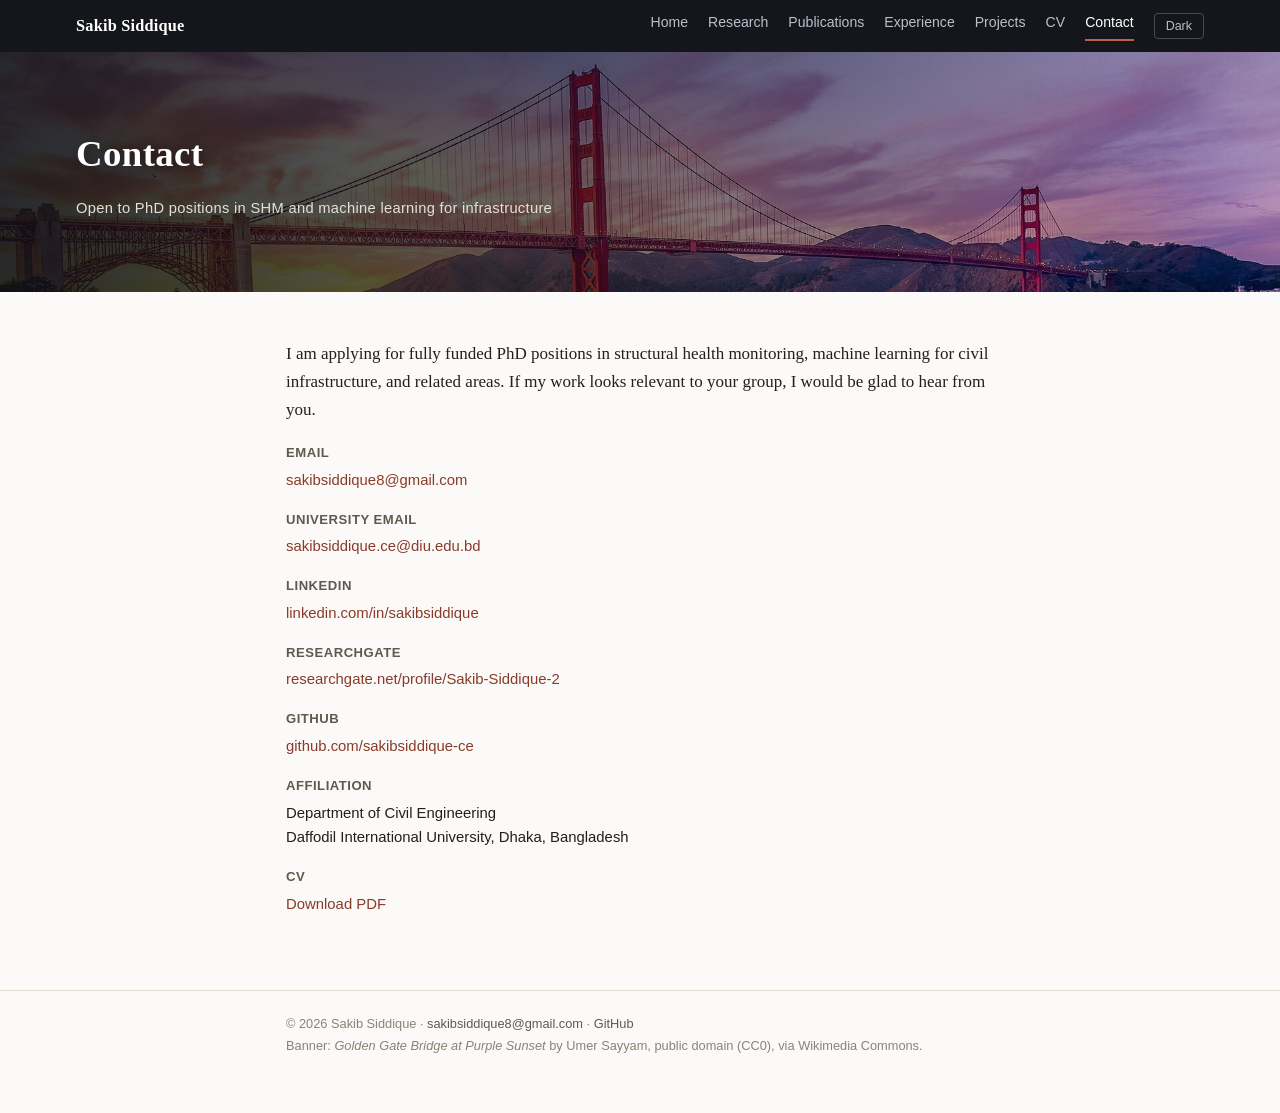
==== commit efc5c2eb: "Add LinkedIn link on Home and Contact Co-Authored-By: Claude Opus 5 (1M context) <noreply@anthropic." ====
--- a/contact.html
+++ b/contact.html
@@ -48,6 +48,8 @@
       <dd><a href="mailto:sakibsiddique8@gmail.com">sakibsiddique8@gmail.com</a></dd>
       <dt>University email</dt>
       <dd><a href="mailto:sakibsiddique.ce@diu.edu.bd">sakibsiddique.ce@diu.edu.bd</a></dd>
+      <dt>LinkedIn</dt>
+      <dd><a href="https://www.linkedin.com/in/sakibsiddique/">linkedin.com/in/sakibsiddique</a></dd>
       <dt>ResearchGate</dt>
       <dd><a href="https://www.researchgate.net/profile/Sakib-Siddique-2/research">researchgate.net/profile/Sakib-Siddique-2</a></dd>
       <dt>GitHub</dt>
